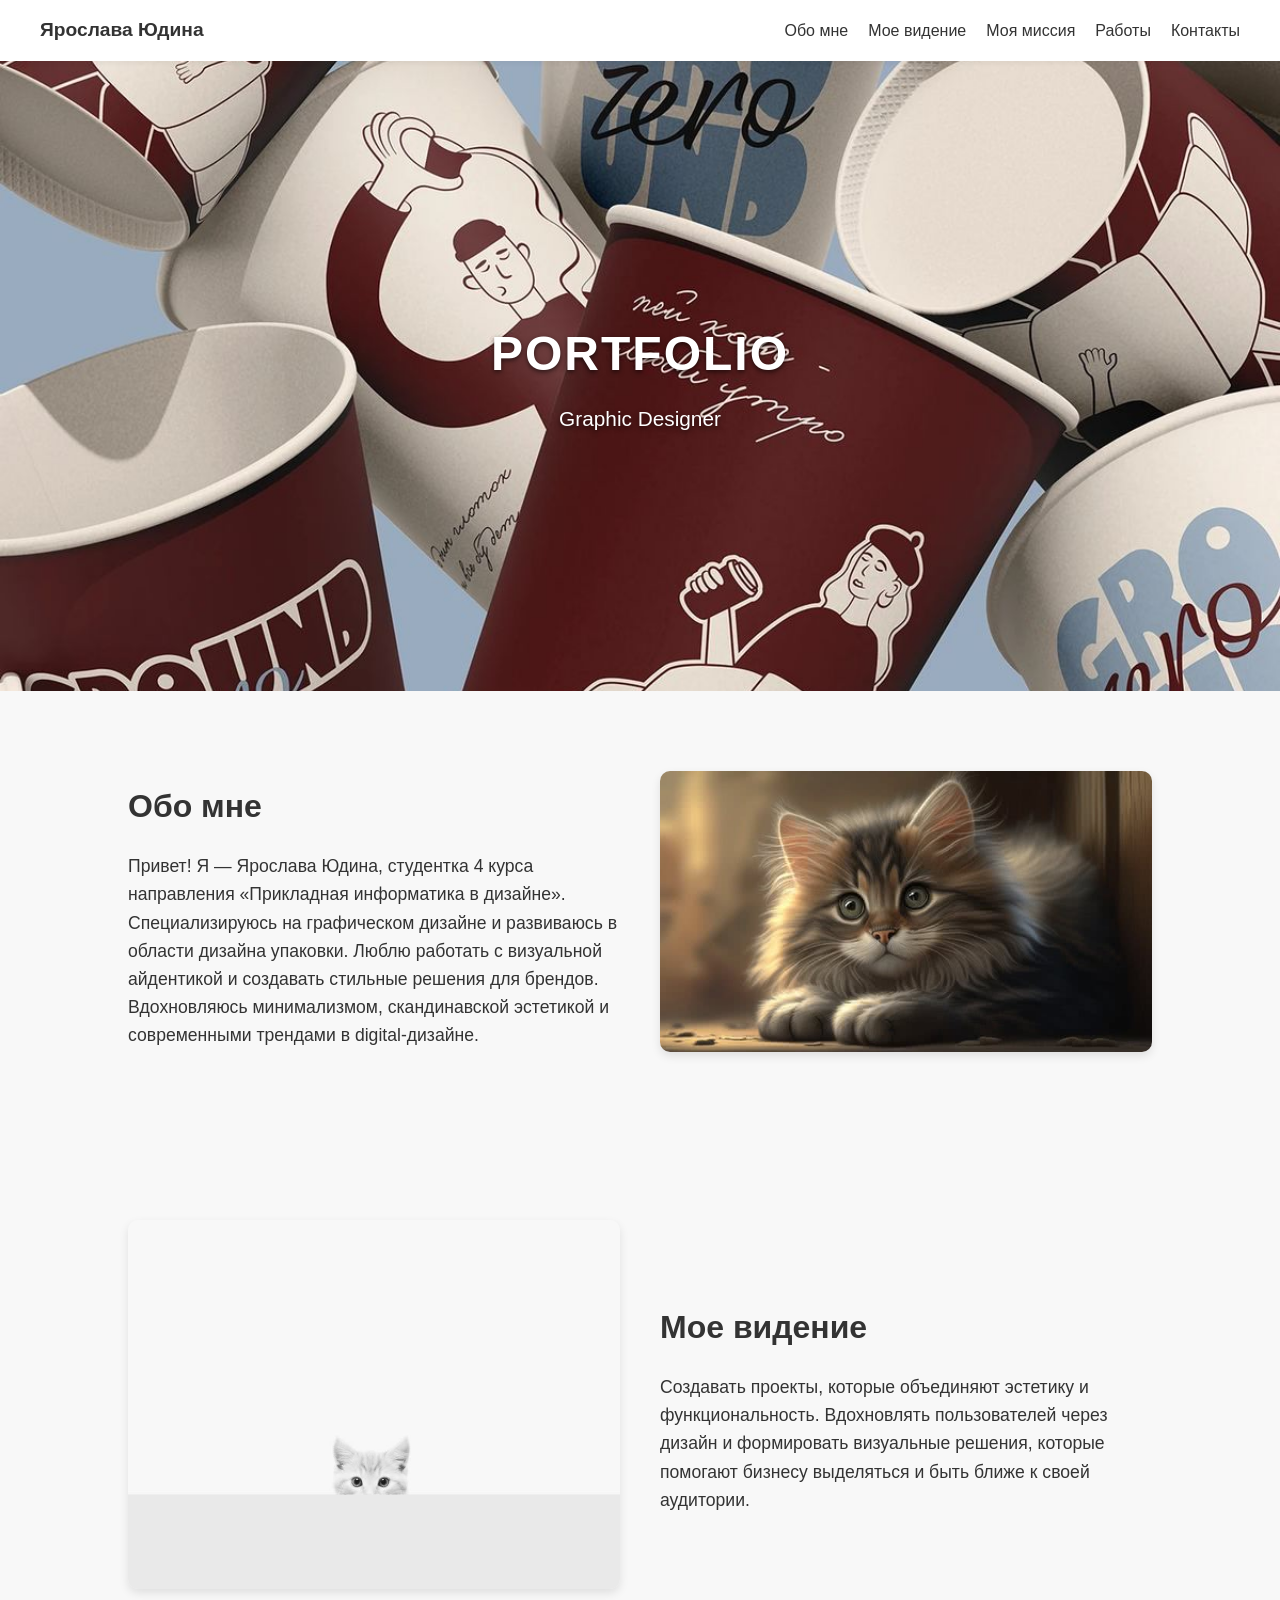
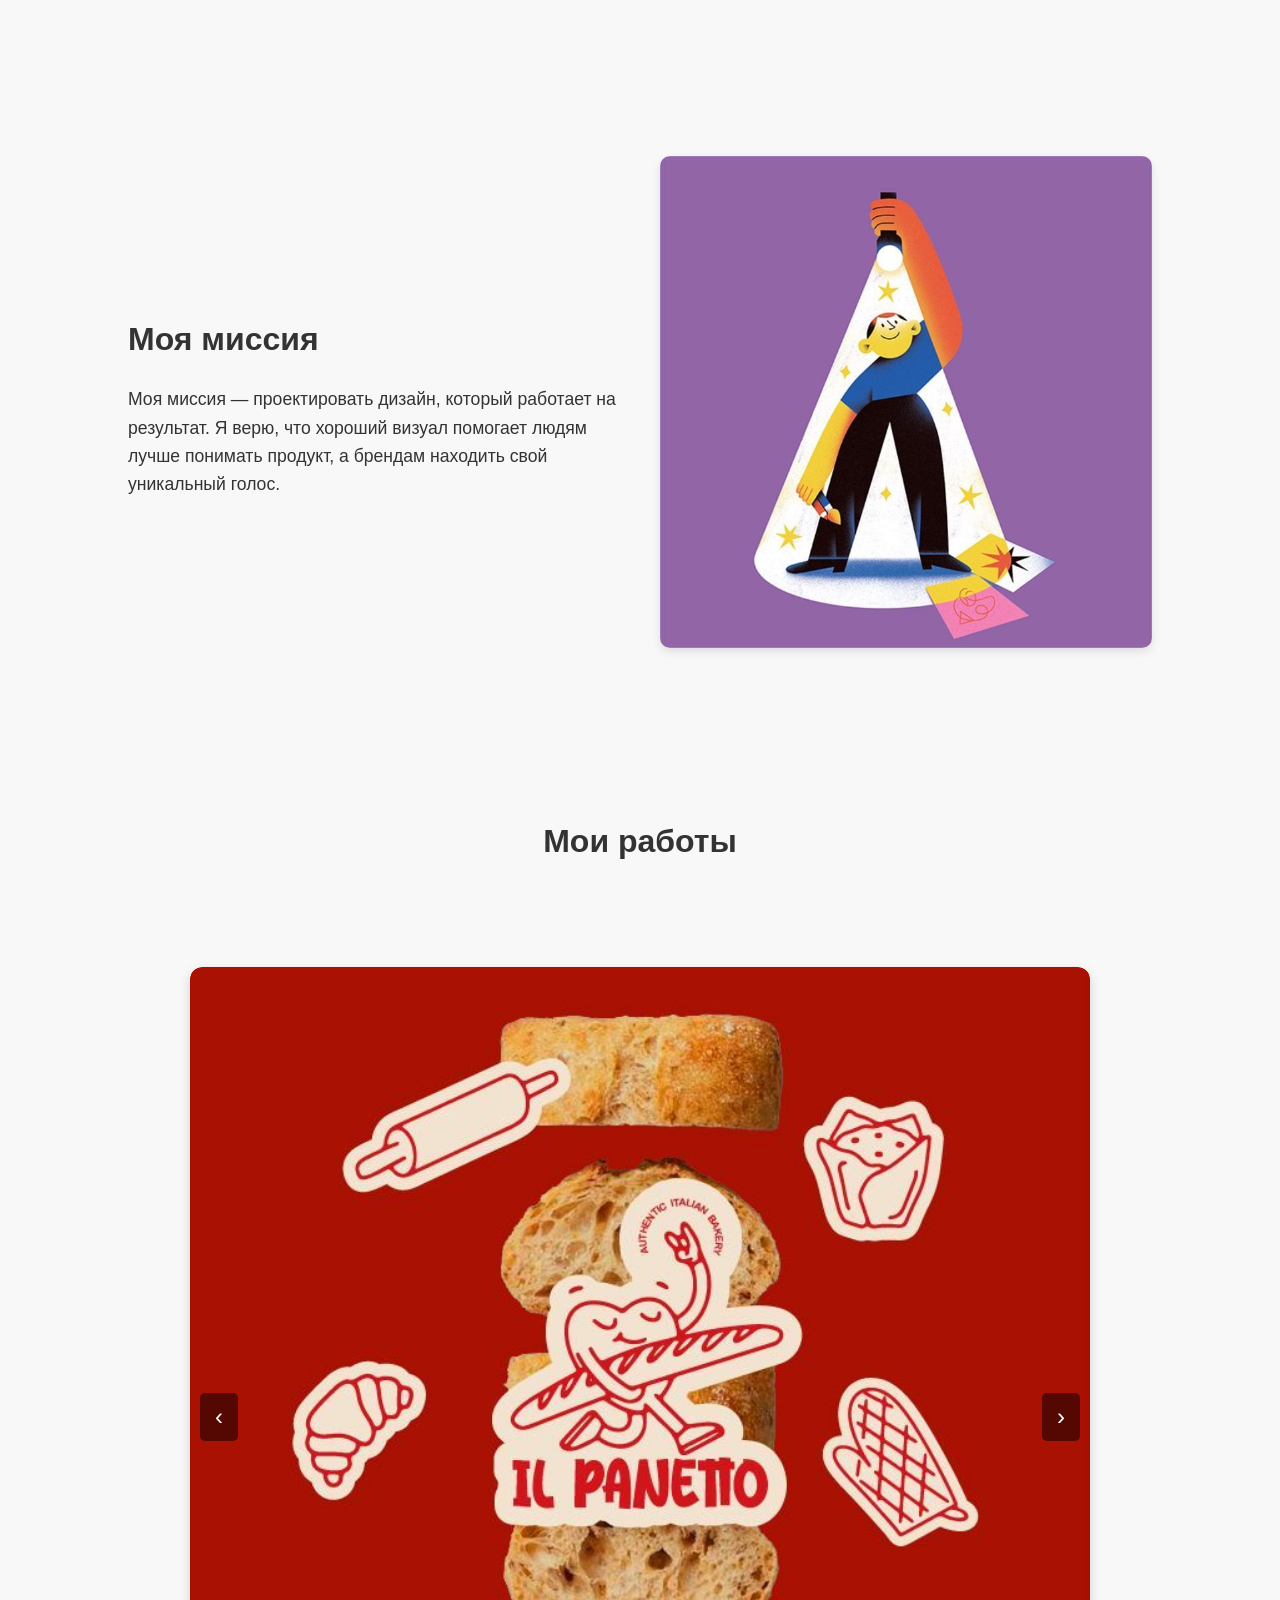
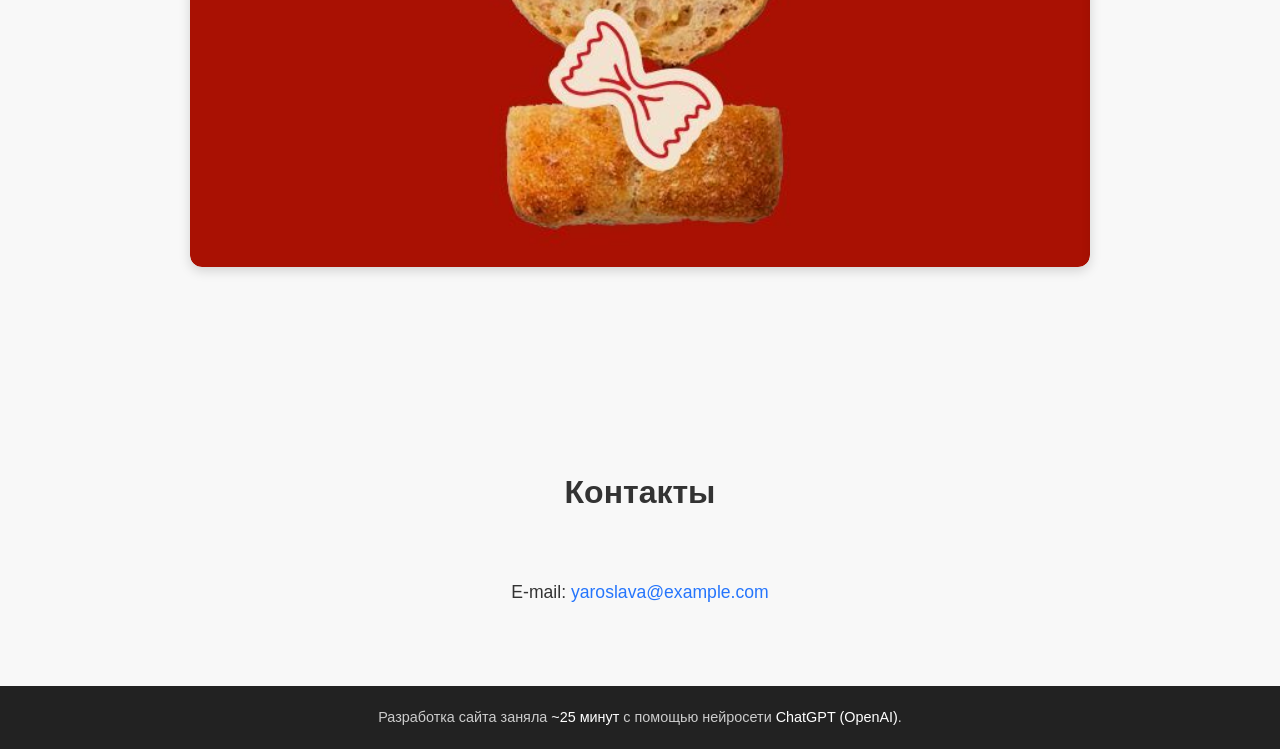
==== index.html @ 4f911f50 "Add files via upload" ====
<!DOCTYPE html>
<html lang="ru">
<head>
  <meta charset="UTF-8">
  <meta name="viewport" content="width=device-width, initial-scale=1.0">
  <title>Портфолио — Ярослава Юдина</title>
  <link rel="stylesheet" href="style.css">
</head>
<body>

  <!-- Навигация -->
  <nav class="navbar">
    <div class="logo">Ярослава Юдина</div>
    <ul class="nav-links">
      <li><a href="#about">Обо мне</a></li>
      <li><a href="#vision">Мое видение</a></li>
      <li><a href="#mission">Моя миссия</a></li>
      <li><a href="#works">Работы</a></li>
      <li><a href="#contacts">Контакты</a></li>
    </ul>
  </nav>

  <!-- Hero -->
  <header class="hero">
    <h1>PORTFOLIO</h1>
    <p>Graphic Designer</p>
  </header>

  <!-- Обо мне -->
  <section id="about" class="section about">
    <div class="text">
      <h2>Обо мне</h2>
      <p>Привет! Я — Ярослава Юдина, студентка 4 курса направления «Прикладная информатика в дизайне». Специализируюсь на графическом дизайне и развиваюсь в области дизайна упаковки. Люблю работать с визуальной айдентикой и создавать стильные решения для брендов.</p>
      <p>Вдохновляюсь минимализмом, скандинавской эстетикой и современными трендами в digital-дизайне.</p>
    </div>
    <div class="image">
      <img src="img/заставка1.jpg" alt="Ярослава Юдина">
    </div>
  </section>

  <!-- Vision -->
  <section id="vision" class="section vision">
    <div class="image">
      <img src="img/видение.jpg" alt="Vision">
    </div>
    <div class="text">
      <h2>Мое видение</h2>
      <p>Создавать проекты, которые объединяют эстетику и функциональность. Вдохновлять пользователей через дизайн и формировать визуальные решения, которые помогают бизнесу выделяться и быть ближе к своей аудитории.</p>
    </div>
  </section>

  <!-- Mission -->
  <section id="mission" class="section mission">
    <div class="text">
      <h2>Моя миссия</h2>
      <p>Моя миссия — проектировать дизайн, который работает на результат. Я верю, что хороший визуал помогает людям лучше понимать продукт, а брендам находить свой уникальный голос.</p>
    </div>
    <div class="image">
      <img src="img/миссия.jpg" alt="Mission">
    </div>
  </section>

<!-- Работы -->
<section id="works" class="section works">
  <h2>Мои работы</h2>

  <div class="slider-container">
    <div class="slider" id="slider">
      <div class="slide"><img src="img/работа1.jpg" alt="Работа 1"></div>
      <div class="slide"><img src="img/работа2.jpg" alt="Работа 2"></div>
      <div class="slide"><img src="img/работа3.jpg" alt="Работа 3"></div>
      <div class="slide"><img src="img/работа4.jpg" alt="Работа 4"></div>
    </div>

    <!-- Кнопки -->
    <button class="prev" onclick="prevSlide()">‹</button>
    <button class="next" onclick="nextSlide()">›</button>
  </div>
</section>


  <!-- Контакты -->
  <section id="contacts" class="section contacts">
    <h2>Контакты</h2>
    <p>E-mail: <a href="mailto:yaroslava@example.com">yaroslava@example.com</a></p>
  </section>

  <!-- Footer -->
  <footer>
    Разработка сайта заняла <span>~25 минут</span> с помощью нейросети <span>ChatGPT (OpenAI)</span>.
  </footer>

  <script src="script.js"></script>
</body>
</html>
---- style.css ----
* {
  margin: 0;
  padding: 0;
  box-sizing: border-box;
  font-family: 'Helvetica Neue', Arial, sans-serif;
}

body {
  background: #f8f8f8;
  color: #333;
  line-height: 1.6;
}

/* Навбар */
.navbar {
  position: sticky;
  top: 0;
  background: #fff;
  display: flex;
  justify-content: space-between;
  align-items: center;
  padding: 15px 40px;
  box-shadow: 0 2px 6px rgba(0,0,0,0.05);
  z-index: 10;
}

.logo {
  font-weight: bold;
  font-size: 1.2rem;
}

.nav-links {
  display: flex;
  gap: 20px;
  list-style: none;
}

.nav-links a {
  text-decoration: none;
  color: #333;
  font-weight: 500;
  transition: color 0.3s;
}

.nav-links a:hover {
  color: #2575fc;
}

/* Hero */
.hero {
  height: 70vh;
  background: url("img/главная.jpg") center/cover no-repeat;
  display: flex;
  flex-direction: column;
  justify-content: center;
  align-items: center;
  color: white;
  text-shadow: 0 2px 5px rgba(0,0,0,0.6);
}

.hero h1 {
  font-size: 3rem;
  letter-spacing: 2px;
}

.hero p {
  font-size: 1.3rem;
  margin-top: 10px;
}

/* Общие секции */
.section {
  display: flex;
  align-items: center;
  justify-content: space-between;
  padding: 80px 10%;
  gap: 40px;
}

.section h2 {
  font-size: 2rem;
  margin-bottom: 20px;
}

.section p {
  font-size: 1.1rem;
}

.section .text, 
.section .image {
  flex: 1;
}

.section img {
  max-width: 100%;
  border-radius: 10px;
  box-shadow: 0 4px 10px rgba(0,0,0,0.1);
}

/* Галерея */
.works {
  flex-direction: column;
  text-align: center;
}

.gallery {
  margin-top: 40px;
  display: grid;
  grid-template-columns: repeat(auto-fit, minmax(250px, 1fr));
  gap: 15px;
}

.gallery img {
  width: 100%;
  border-radius: 10px;
  transition: transform 0.3s;
  cursor: pointer;
}

.gallery img:hover {
  transform: scale(1.05);
}

/* Контакты */
.contacts {
  text-align: center;
  flex-direction: column;
}

.contacts a {
  color: #2575fc;
  text-decoration: none;
}

.contacts a:hover {
  text-decoration: underline;
}
/* Слайдер */
.slider-container {
  position: relative;
  width: 90%;
  max-width: 900px;
  margin: 40px auto;
  overflow: hidden;
  border-radius: 12px;
  box-shadow: 0 4px 12px rgba(0,0,0,0.15);
}

.slider {
  display: flex;
  transition: transform 0.5s ease-in-out;
}

.slide {
  min-width: 100%;
}

.slide img {
  width: 100%;
  display: block;
  border-radius: 12px;
}

.prev, .next {
  position: absolute;
  top: 50%;
  transform: translateY(-50%);
  background: rgba(0,0,0,0.5);
  color: white;
  border: none;
  padding: 10px 15px;
  cursor: pointer;
  border-radius: 5px;
  font-size: 24px;
  z-index: 5;
}

.prev {
  left: 10px;
}

.next {
  right: 10px;
}

.prev:hover, .next:hover {
  background: rgba(0,0,0,0.7);
}


/* Footer */
footer {
  text-align: center;
  padding: 20px;
  background: #222;
  color: #ccc;
  font-size: 0.9rem;
}

footer span {
  color: #fff;
}

/* Адаптив */
@media (max-width: 900px) {
  .section {
    flex-direction: column;
    text-align: center;
  }
}
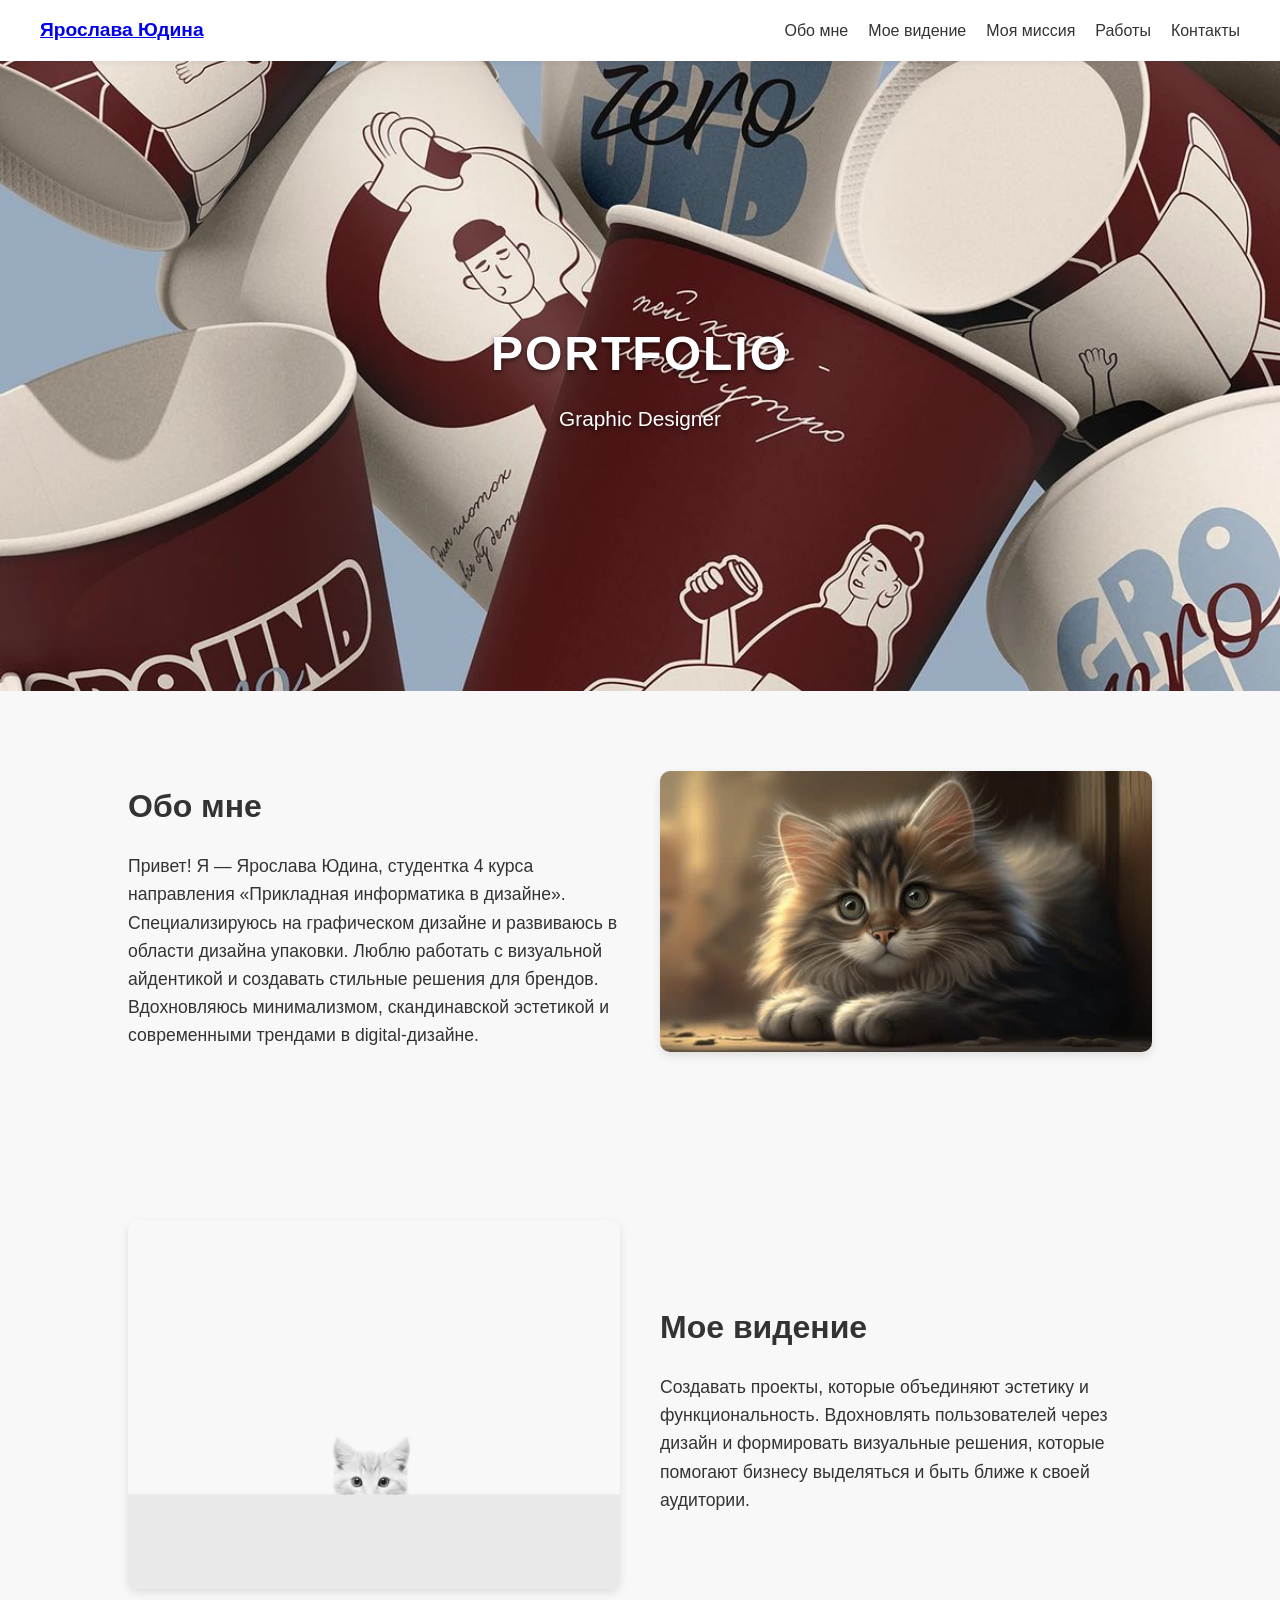
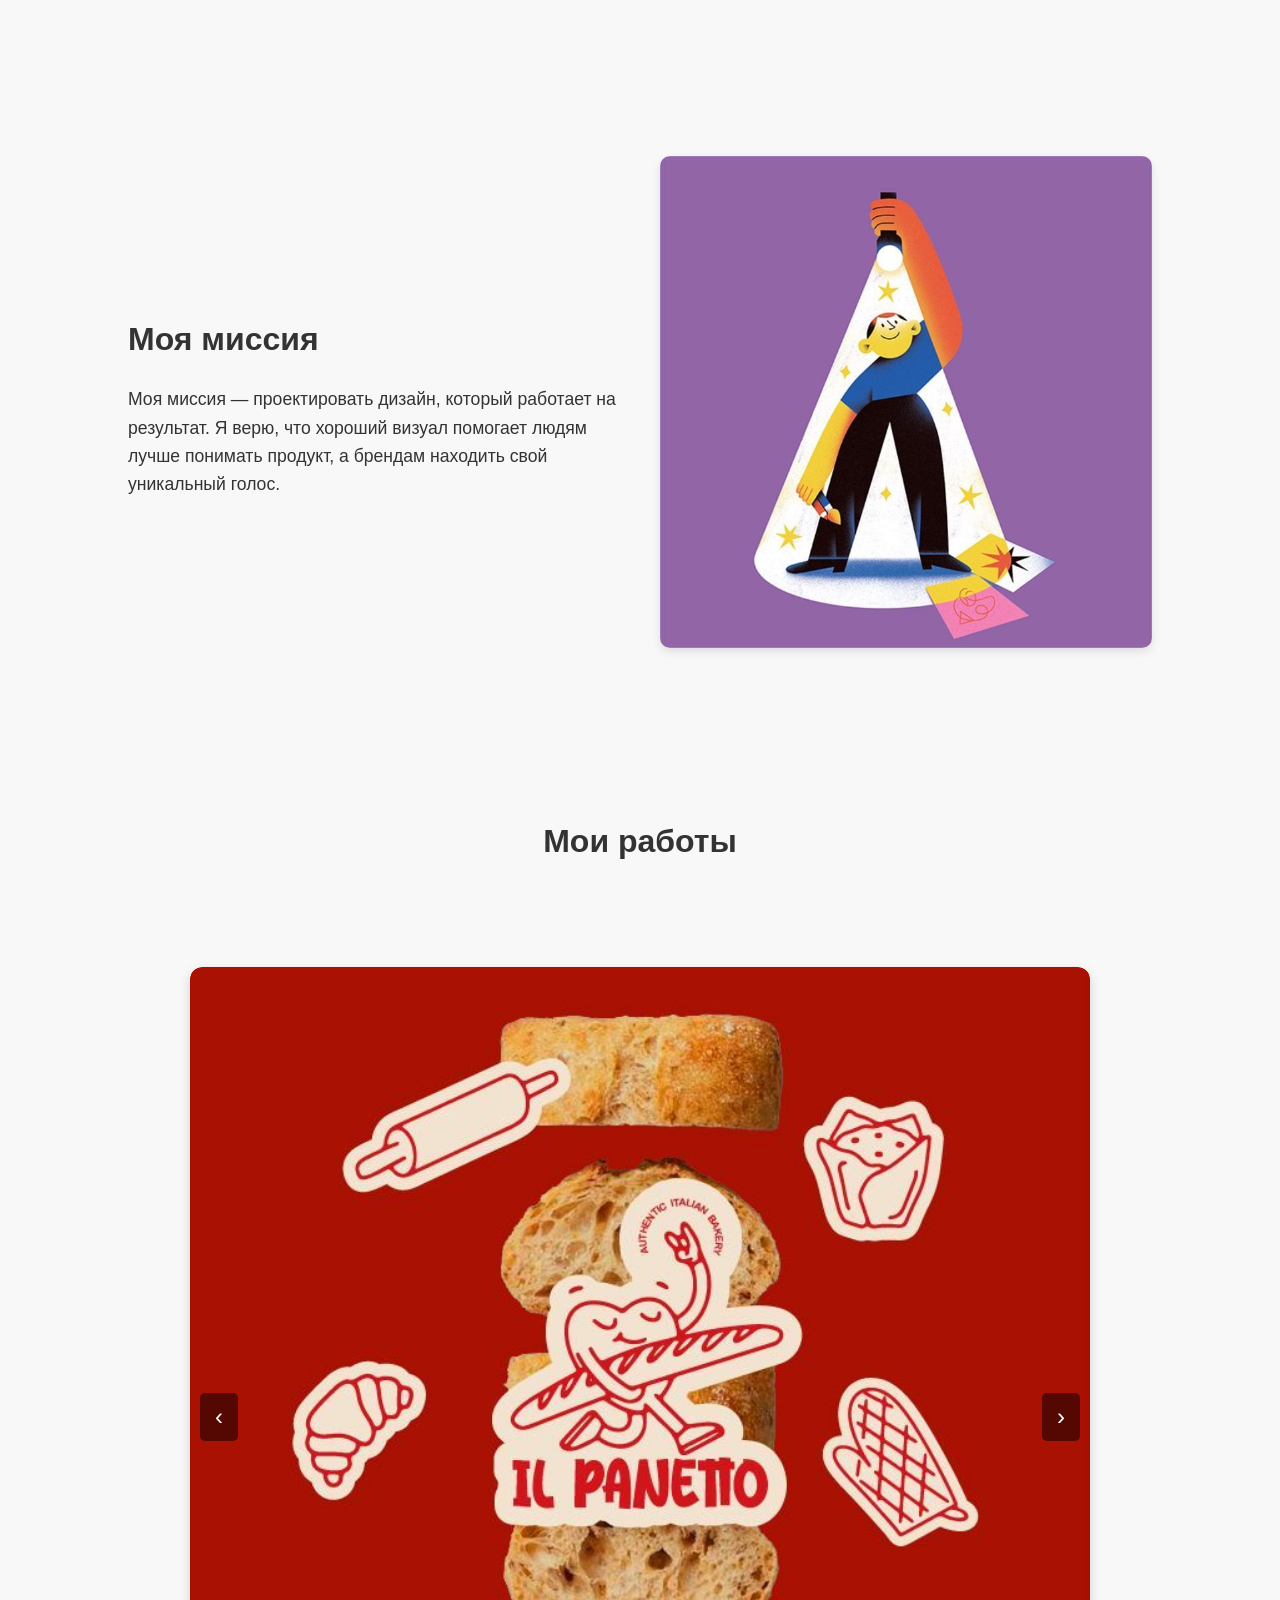
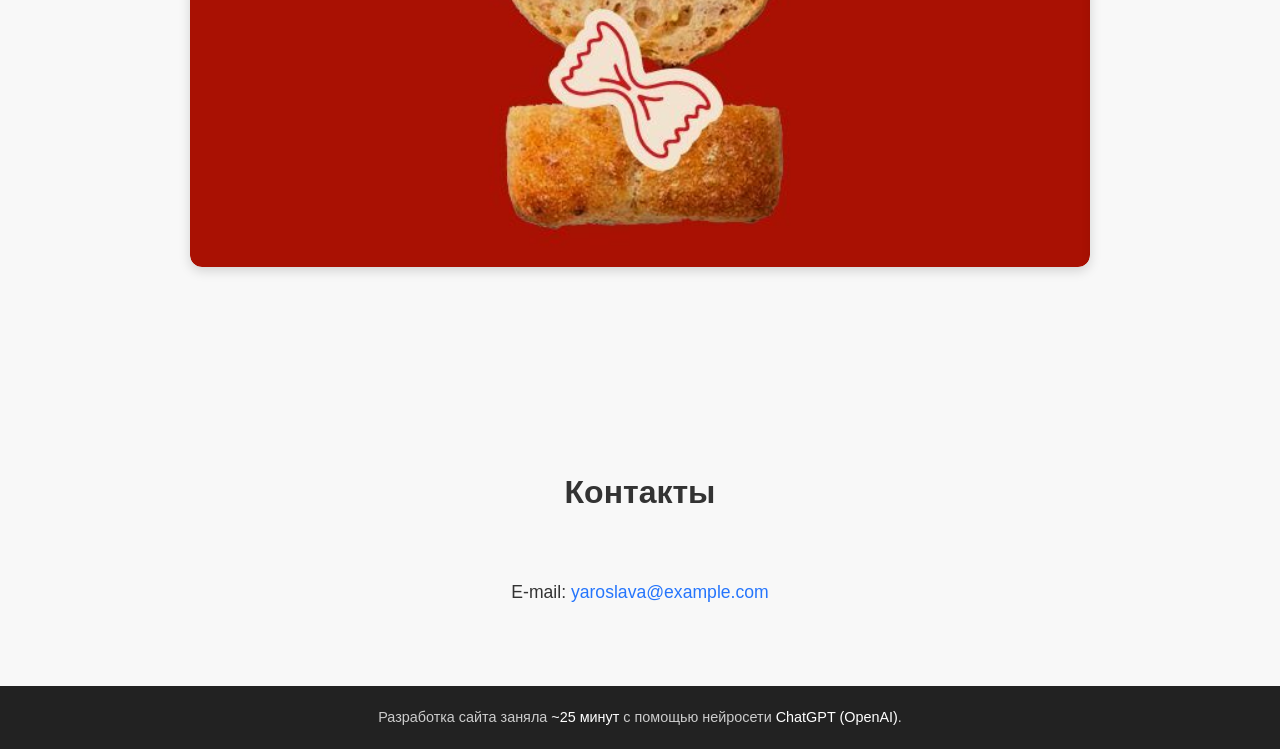
==== commit e1b7fd21: "Add files via upload" ====
--- a/index.html
+++ b/index.html
@@ -10,12 +10,12 @@
 
   <!-- Навигация -->
   <nav class="navbar">
-    <div class="logo">Ярослава Юдина</div>
+    <a href="index.html"><div class="logo">Ярослава Юдина</div></a>
     <ul class="nav-links">
       <li><a href="#about">Обо мне</a></li>
       <li><a href="#vision">Мое видение</a></li>
       <li><a href="#mission">Моя миссия</a></li>
-      <li><a href="#works">Работы</a></li>
+      <li><a href="project-details.html">Работы</a></li>
       <li><a href="#contacts">Контакты</a></li>
     </ul>
   </nav>
--- a/style.css
+++ b/style.css
@@ -209,3 +209,109 @@
   }
 }
 
+/* Стили для страницы деталей проекта */
+.project-details {
+  padding: 80px 10%;
+  max-width: 1200px;
+  margin: 0 auto;
+}
+
+.project-details h1 {
+  font-size: 2.5rem;
+  margin-bottom: 40px;
+  text-align: center;
+}
+
+.project-info {
+  display: grid;
+  grid-template-columns: 1fr 2fr;
+  gap: 60px;
+  margin-bottom: 60px;
+}
+
+.project-meta {
+  background: #f8f8f8;
+  padding: 30px;
+  border-radius: 10px;
+  height: fit-content;
+}
+
+.meta-item {
+  margin-bottom: 25px;
+}
+
+.meta-item h3 {
+  font-size: 0.9rem;
+  color: #666;
+  margin-bottom: 5px;
+  text-transform: uppercase;
+  letter-spacing: 1px;
+}
+
+.meta-item p {
+  font-size: 1.1rem;
+  color: #333;
+}
+
+.project-description h2 {
+  font-size: 1.8rem;
+  margin-bottom: 20px;
+}
+
+.project-description h3 {
+  font-size: 1.3rem;
+  margin: 30px 0 15px 0;
+  color: #2575fc;
+}
+
+.project-gallery {
+  display: grid;
+  gap: 30px;
+  margin-bottom: 50px;
+}
+
+.gallery-item img {
+  width: 100%;
+  border-radius: 10px;
+  box-shadow: 0 4px 15px rgba(0,0,0,0.1);
+}
+
+.project-navigation {
+  text-align: center;
+}
+
+.btn-back {
+  display: inline-block;
+  padding: 12px 30px;
+  background: #2575fc;
+  color: white;
+  text-decoration: none;
+  border-radius: 5px;
+  transition: background 0.3s;
+}
+
+.btn-back:hover {
+  background: #1a5fd6;
+}
+
+/* Адаптивность для страницы проекта */
+@media (max-width: 900px) {
+  .project-info {
+    grid-template-columns: 1fr;
+    gap: 40px;
+  }
+  
+  .project-details {
+    padding: 60px 5%;
+  }
+}
+
+@media (max-width: 600px) {
+  .project-details h1 {
+    font-size: 2rem;
+  }
+  
+  .project-meta {
+    padding: 20px;
+  }
+}
